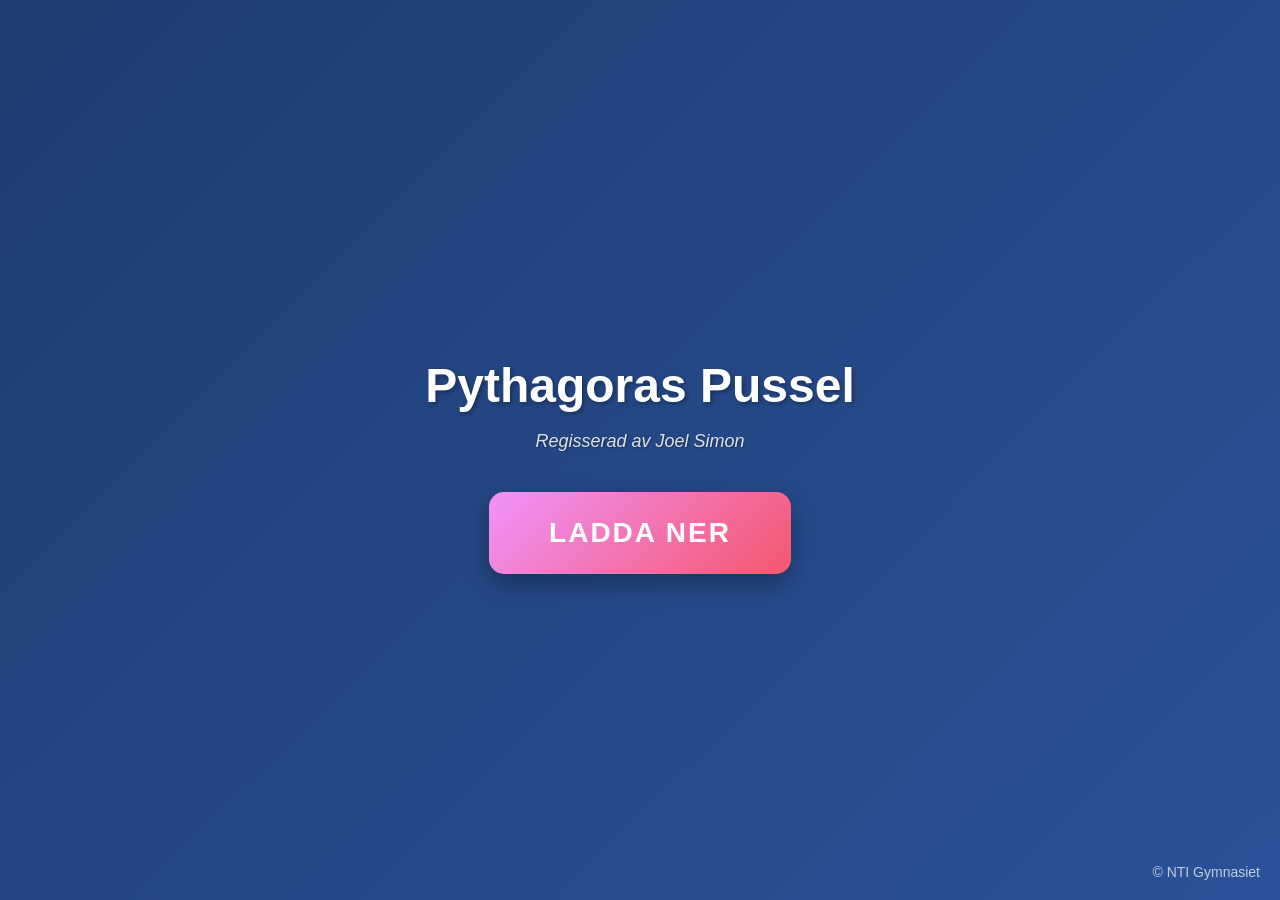
==== index.html @ 5e94cdfb "Add files via upload" ====
<!DOCTYPE html>
<html lang="sv">
<head>
    <meta charset="UTF-8">
    <meta name="viewport" content="width=device-width, initial-scale=1.0">
    <title>Pythagoras Pussel - Ladda ner</title>
    <link rel="stylesheet" href="style.css">
</head>
<body>
    <div class="download-container">
        <h1 class="title">Pythagoras Pussel</h1>
        <p class="subtitle">Regisserad av Joel Simon</p>
        <a href="https://wetransfer.com/downloads/ce1dceb90e0c8bd0af0d1e8c8701e36620260202122353/9ce499?t_exp=1770294233&t_lsid=faa73203-b975-4eb7-b40c-2972af6306c9&t_network=link&t_s=download_link&t_ts=1770035033" class="download-btn" download>Ladda ner</a>
    </div>
    
    <div class="trademark">
        © NTI Gymnasiet
    </div>
</body>
</html>
---- style.css ----
body {
    display: flex;
    justify-content: center;
    align-items: center;
    min-height: 100vh;
    margin: 0;
    background: linear-gradient(135deg, #1e3c72 0%, #2a5298 100%);
    font-family: 'Segoe UI', Tahoma, Geneva, Verdana, sans-serif;
    position: relative;
}

.trademark {
    position: absolute;
    bottom: 20px;
    right: 20px;
    color: rgba(255, 255, 255, 0.7);
    font-size: 14px;
    font-weight: 500;
}

.download-container {
    text-align: center;
}

.title {
    color: white;
    font-size: 48px;
    font-weight: bold;
    margin-bottom: 10px;
    text-shadow: 2px 2px 4px rgba(0, 0, 0, 0.3);
}

.subtitle {
    color: #e0e0e0;
    font-size: 18px;
    font-style: italic;
    margin-bottom: 40px;
    text-shadow: 1px 1px 2px rgba(0, 0, 0, 0.3);
}

.download-btn {
    display: inline-block;
    padding: 25px 60px;
    font-size: 28px;
    font-weight: bold;
    text-decoration: none;
    color: white;
    background: linear-gradient(135deg, #f093fb 0%, #f5576c 100%);
    border-radius: 15px;
    box-shadow: 0 10px 25px rgba(0, 0, 0, 0.3);
    transition: all 0.3s ease;
    text-transform: uppercase;
    letter-spacing: 2px;
}

.download-btn:hover {
    transform: translateY(-5px);
    box-shadow: 0 15px 30px rgba(0, 0, 0, 0.4);
    background: linear-gradient(135deg, #f5576c 0%, #f093fb 100%);
}

.download-btn:active {
    transform: translateY(-2px);
    box-shadow: 0 8px 15px rgba(0, 0, 0, 0.3);
}
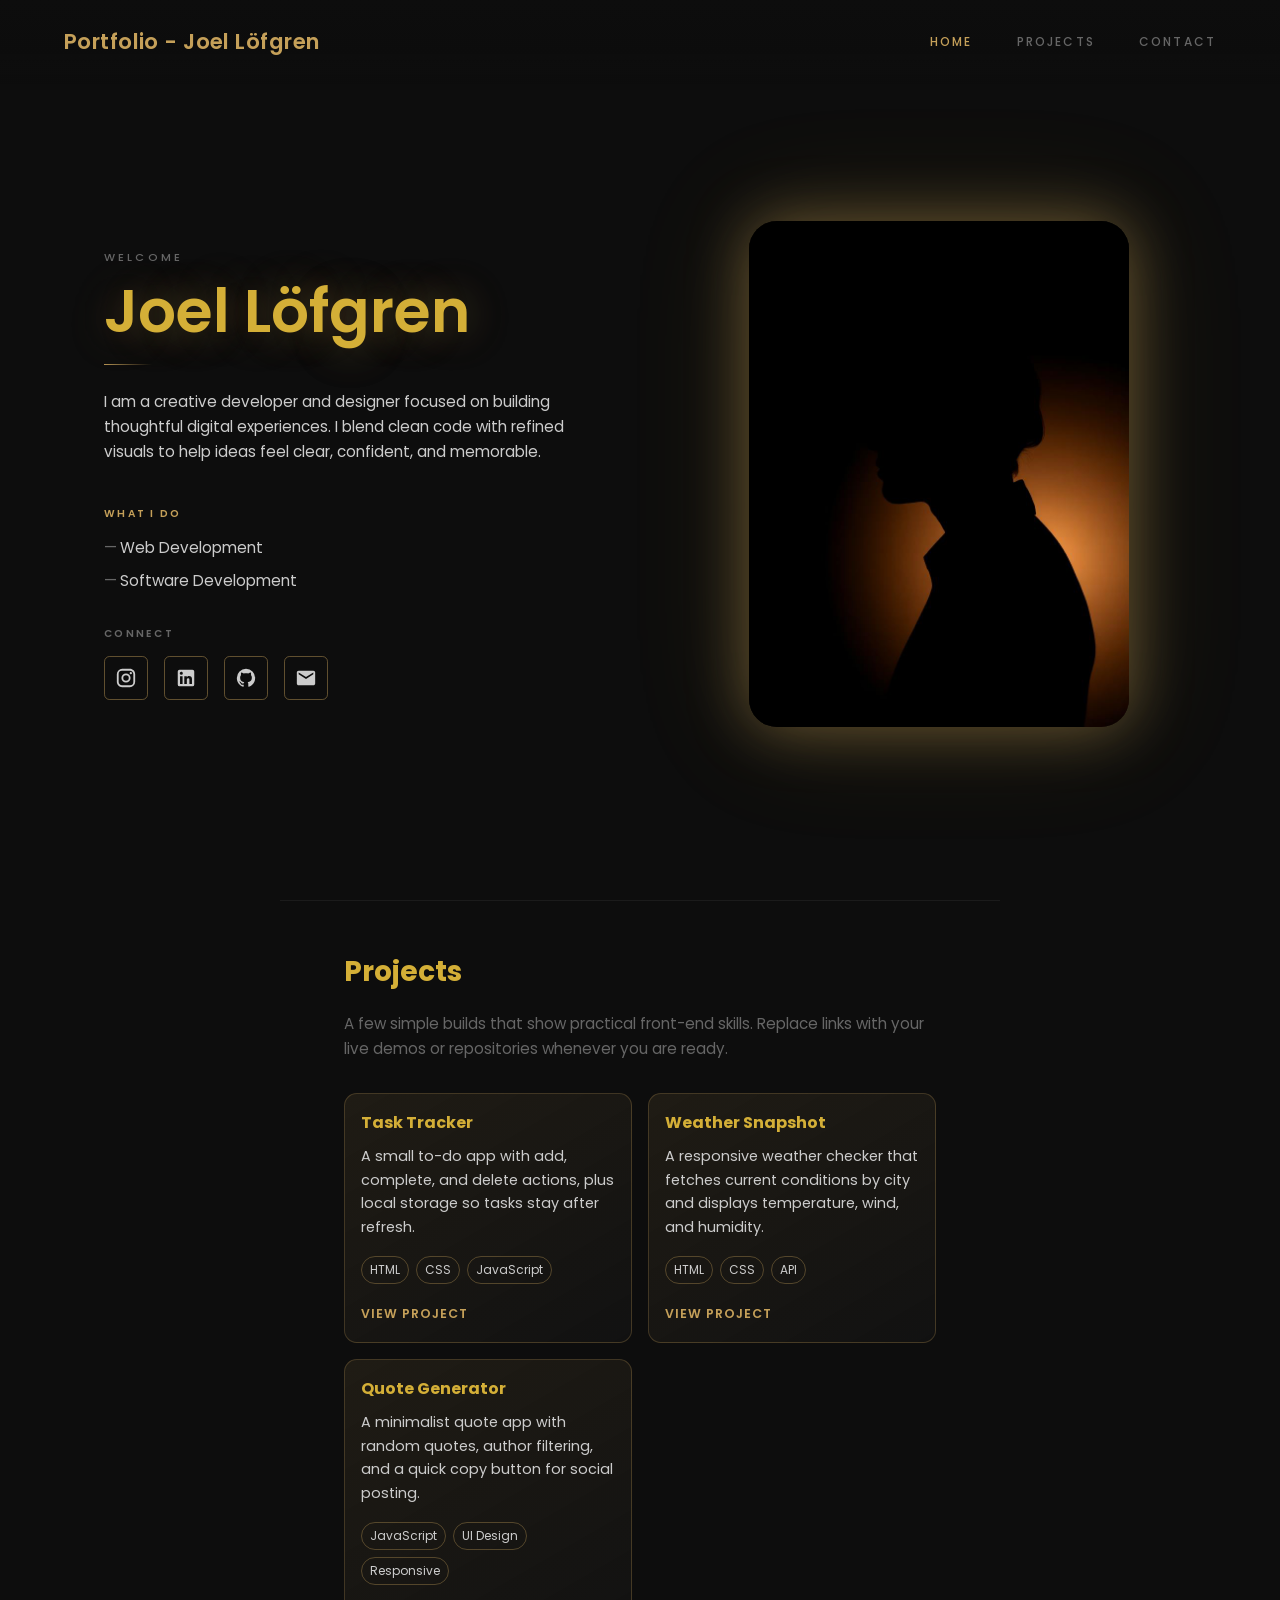
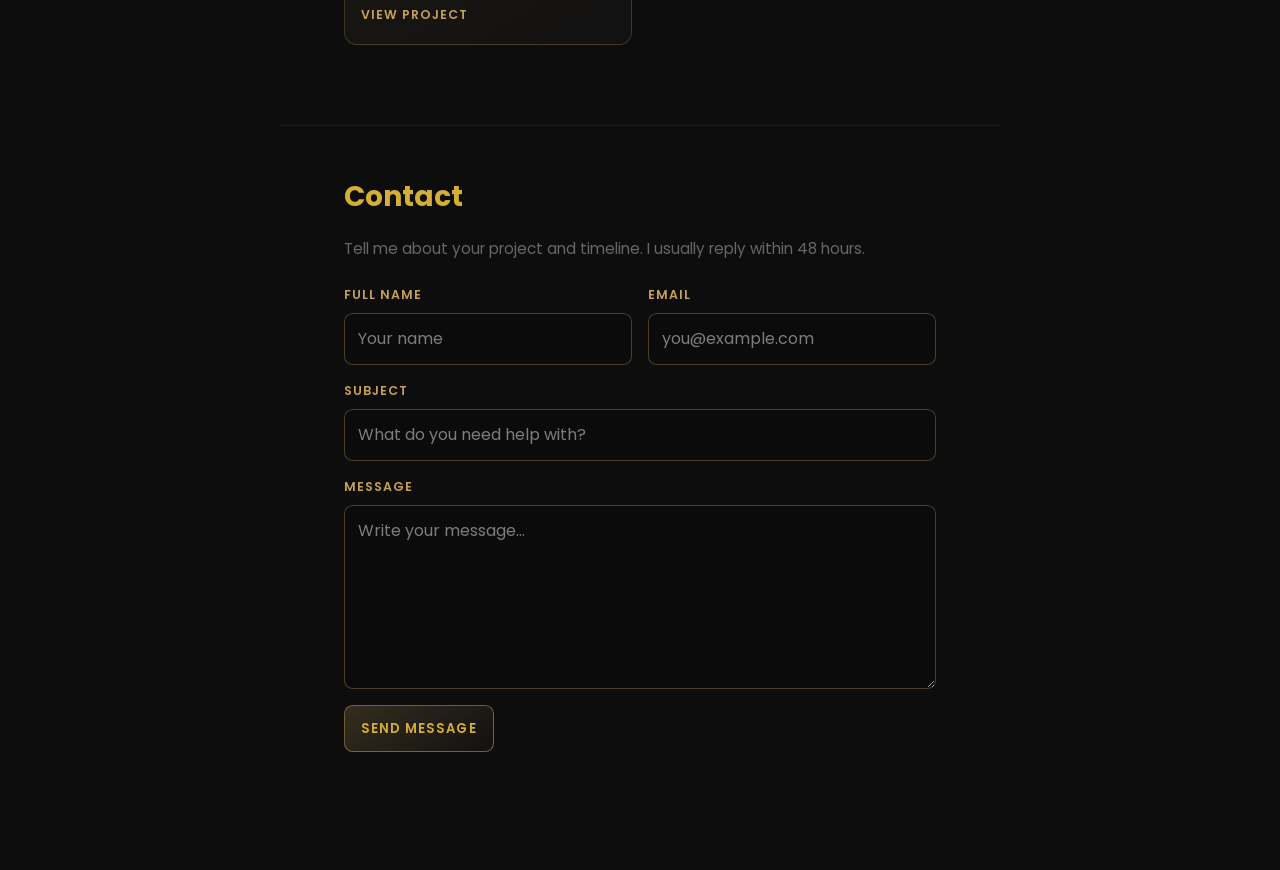
==== commit 58baeb11: "All Essential Files" ====
--- a/index.html
+++ b/index.html
@@ -1,20 +1,146 @@
 <!DOCTYPE html>
-<html lang="sv">
-<head>
-    <meta charset="UTF-8">
-    <meta name="viewport" content="width=device-width, initial-scale=1.0">
-    <title>Pythagoras Pussel - Ladda ner</title>
-    <link rel="stylesheet" href="style.css">
-</head>
-<body>
-    <div class="download-container">
-        <h1 class="title">Pythagoras Pussel</h1>
-        <p class="subtitle">Regisserad av Joel Simon</p>
-        <a href="https://wetransfer.com/downloads/ce1dceb90e0c8bd0af0d1e8c8701e36620260202122353/9ce499?t_exp=1770294233&t_lsid=faa73203-b975-4eb7-b40c-2972af6306c9&t_network=link&t_s=download_link&t_ts=1770035033" class="download-btn" download>Ladda ner</a>
-    </div>
-    
-    <div class="trademark">
-        © NTI Gymnasiet
-    </div>
-</body>
-</html>+<html lang="en">
+  <head>
+    <meta charset="UTF-8" />
+    <meta name="viewport" content="width=device-width, initial-scale=1.0" />
+    <title>Portfolio - Joel Löfgren</title>
+    <link rel="preconnect" href="https://fonts.googleapis.com" />
+    <link rel="preconnect" href="https://fonts.gstatic.com" crossorigin />
+    <link href="https://fonts.googleapis.com/css2?family=Poppins:wght@400;500;600;700&display=swap" rel="stylesheet" />
+    <link rel="stylesheet" href="styles.css" />
+  </head>
+  <body>
+    <header class="site-header">
+      <a href="#home" class="logo">Portfolio - Joel Löfgren</a>
+      <nav class="nav" aria-label="Main">
+        <a href="#home" class="nav__link nav__link--active" data-section="home">Home</a>
+        <a href="#projects" class="nav__link" data-section="projects">Projects</a>
+        <a href="#contact" class="nav__link" data-section="contact">Contact</a>
+      </nav>
+    </header>
+
+    <main>
+      <section id="home" class="hero">
+        <div class="hero__content">
+          <p class="eyebrow">Welcome</p>
+          <h1 class="hero__name">Joel Löfgren</h1>
+          <span class="hero__divider" aria-hidden="true"></span>
+          <p class="hero__bio">
+            I am a creative developer and designer focused on building thoughtful digital experiences.
+            I blend clean code with refined visuals to help ideas feel clear, confident, and memorable.
+          </p>
+
+          <h2 class="section-label section-label--gold">What I do</h2>
+          <ul class="services">
+            <li>Web Development</li>
+            <li>Software Development</li>
+          </ul>
+
+          <h2 class="section-label section-label--muted">Connect</h2>
+          <div class="socials">
+            <a href="https://instagram.com/joellofgren08" class="social" aria-label="Instagram" target="_blank" rel="noopener noreferrer">
+              <svg viewBox="0 0 24 24" width="22" height="22" aria-hidden="true"><path fill="currentColor" d="M7.8 2h8.4C19.4 2 22 4.6 22 7.8v8.4a5.8 5.8 0 0 1-5.8 5.8H7.8C4.6 22 2 19.4 2 16.2V7.8A5.8 5.8 0 0 1 7.8 2m-.2 2A3.6 3.6 0 0 0 4 7.6v8.8C4 18.39 5.61 20 7.6 20h8.8a3.6 3.6 0 0 0 3.6-3.6V7.6C20 5.61 18.39 4 16.4 4H7.6m9.65 1.5a1.25 1.25 0 0 1 1.25 1.25A1.25 1.25 0 0 1 17.25 8 1.25 1.25 0 0 1 16 6.75a1.25 1.25 0 0 1 1.25-1.25M12 7a5 5 0 0 1 5 5 5 5 0 0 1-5 5 5 5 0 0 1-5-5 5 5 0 0 1 5-5m0 2a3 3 0 0 0-3 3 3 3 0 0 0 3 3 3 3 0 0 0 3-3 3 3 0 0 0-3-3z"/></svg>
+            </a>
+            <a href="https://www.linkedin.com/in/joel-löfgren-ab2899235/" class="social" aria-label="LinkedIn" target="_blank" rel="noopener noreferrer">
+              <svg viewBox="0 0 24 24" width="22" height="22" aria-hidden="true"><path fill="currentColor" d="M19 3a2 2 0 0 1 2 2v14a2 2 0 0 1-2 2H5a2 2 0 0 1-2-2V5a2 2 0 0 1 2-2h14m-.5 15.5v-5.3a3.26 3.26 0 0 0-3.26-3.26c-.85 0-1.84.52-2.32 1.3v-1.11h-2.79v8.37h2.79v-4.93c0-.77.62-1.4 1.39-1.4a1.4 1.4 0 0 1 1.4 1.4v4.93h2.79M6.88 8.56a1.68 1.68 0 0 0 1.68-1.68c0-.93-.75-1.69-1.68-1.69a1.69 1.69 0 0 0-1.69 1.69c0 .93.76 1.68 1.69 1.68m1.39 9.94v-8.37H5.5v8.37h2.77z"/></svg>
+            </a>
+            <a href="https://github.com/JoelLofgrenn" class="social" aria-label="GitHub" target="_blank" rel="noopener noreferrer">
+              <svg viewBox="0 0 24 24" width="22" height="22" aria-hidden="true"><path fill="currentColor" d="M12 2A10 10 0 0 0 2 12c0 4.42 2.87 8.17 6.84 9.5.5.08.66-.23.66-.5v-1.69c-2.77.6-3.36-1.34-3.36-1.34-.46-1.16-1.11-1.47-1.11-1.47-.91-.62.07-.6.07-.6 1 .07 1.53 1.03 1.53 1.03.87 1.52 2.34 1.07 2.91.83.09-.65.35-1.09.63-1.34-2.22-.25-4.55-1.11-4.55-4.92 0-1.11.38-2 1.03-2.71-.1-.25-.45-1.29.1-2.64 0 0 .84-.27 2.75 1.02.79-.22 1.65-.33 2.5-.33.85 0 1.71.11 2.5.33 1.91-1.29 2.75-1.02 2.75-1.02.55 1.35.2 2.39.1 2.64.65.71 1.03 1.6 1.03 2.71 0 3.82-2.34 4.66-4.57 4.91.36.31.69.92.69 1.85V21c0 .27.16.59.67.5C19.14 20.16 22 16.42 22 12A10 10 0 0 0 12 2z"/></svg>
+            </a>
+            <a href="mailto:joel.daizy.lofgren@gmail.com" class="social" aria-label="Email">
+              <svg viewBox="0 0 24 24" width="22" height="22" aria-hidden="true"><path fill="currentColor" d="M20 4H4c-1.1 0-2 .9-2 2v12c0 1.1.9 2 2 2h16c1.1 0 2-.9 2-2V6c0-1.1-.9-2-2-2zm0 4-8 5L4 8V6l8 5 8-5v2z"/></svg>
+            </a>
+          </div>
+        </div>
+
+        <div class="hero__visual">
+          <div class="hero__frame">
+            <img src="profile.jpg" alt="Portrait" width="480" height="640" />
+          </div>
+        </div>
+      </section>
+
+      <section id="projects" class="panel">
+        <h2 class="panel__title">Projects</h2>
+        <p class="panel__text">
+          A few simple builds that show practical front-end skills. Replace links with your live demos or repositories whenever you are ready.
+        </p>
+        <div class="projects-grid">
+          <article class="project-card">
+            <h3 class="project-card__title">Task Tracker</h3>
+            <p class="project-card__text">
+              A small to-do app with add, complete, and delete actions, plus local storage so tasks stay after refresh.
+            </p>
+            <ul class="project-card__stack" aria-label="Task Tracker tech stack">
+              <li>HTML</li>
+              <li>CSS</li>
+              <li>JavaScript</li>
+            </ul>
+            <a href="task-tracker.html" class="project-card__link">View project</a>
+          </article>
+
+          <article class="project-card">
+            <h3 class="project-card__title">Weather Snapshot</h3>
+            <p class="project-card__text">
+              A responsive weather checker that fetches current conditions by city and displays temperature, wind, and humidity.
+            </p>
+            <ul class="project-card__stack" aria-label="Weather Snapshot tech stack">
+              <li>HTML</li>
+              <li>CSS</li>
+              <li>API</li>
+            </ul>
+            <a href="weather-snapshot.html" class="project-card__link">View project</a>
+          </article>
+
+          <article class="project-card">
+            <h3 class="project-card__title">Quote Generator</h3>
+            <p class="project-card__text">
+              A minimalist quote app with random quotes, author filtering, and a quick copy button for social posting.
+            </p>
+            <ul class="project-card__stack" aria-label="Quote Generator tech stack">
+              <li>JavaScript</li>
+              <li>UI Design</li>
+              <li>Responsive</li>
+            </ul>
+            <a href="quote-generator.html" class="project-card__link">View project</a>
+          </article>
+        </div>
+      </section>
+
+      <section id="contact" class="panel">
+        <h2 class="panel__title">Contact</h2>
+        <p class="panel__text">
+          Tell me about your project and timeline. I usually reply within 48 hours.
+        </p>
+        <form id="contactForm" class="contact-form" novalidate>
+          <div class="contact-form__grid">
+            <div class="contact-field">
+              <label for="name">Full Name</label>
+              <input type="text" id="name" name="name" placeholder="Your name" required />
+            </div>
+
+            <div class="contact-field">
+              <label for="email">Email</label>
+              <input type="email" id="email" name="email" placeholder="you@example.com" required />
+            </div>
+          </div>
+
+          <div class="contact-field">
+            <label for="subject">Subject</label>
+            <input type="text" id="subject" name="subject" placeholder="What do you need help with?" required />
+          </div>
+
+          <div class="contact-field">
+            <label for="message">Message</label>
+            <textarea id="message" name="message" rows="6" placeholder="Write your message..." required></textarea>
+          </div>
+
+          <button type="submit" class="contact-form__submit">Send Message</button>
+          <p id="contactStatus" class="contact-form__status" aria-live="polite"></p>
+        </form>
+      </section>
+    </main>
+
+    <script src="script.js"></script>
+  </body>
+</html>
--- a/styles.css
+++ b/styles.css
@@ -0,0 +1,440 @@
+/* Portfolio — dark theme, gold accents (HTML/CSS only) */
+
+:root {
+  --bg: #0d0d0d;
+  --bg-elevated: #121212;
+  --gold: #c5a059;
+  --gold-soft: #d4af37;
+  --text: #cccccc;
+  --text-muted: #666666;
+  --font-serif: "Poppins", system-ui, -apple-system, sans-serif;
+  --font-sans: "Poppins", system-ui, -apple-system, sans-serif;
+  --header-h: 5rem;
+  --glow-text: 0 0 40px rgba(197, 160, 89, 0.35), 0 0 80px rgba(197, 160, 89, 0.12);
+  --glow-frame: 0 0 60px rgba(197, 160, 89, 0.45), 0 0 120px rgba(212, 175, 55, 0.15);
+}
+
+*,
+*::before,
+*::after {
+  box-sizing: border-box;
+}
+
+html {
+  scroll-behavior: smooth;
+}
+
+body {
+  margin: 0;
+  min-height: 100vh;
+  background: var(--bg);
+  color: var(--text);
+  font-family: var(--font-sans);
+  font-size: 1rem;
+  line-height: 1.65;
+  -webkit-font-smoothing: antialiased;
+}
+
+a {
+  color: inherit;
+  text-decoration: none;
+}
+
+img {
+  max-width: 100%;
+  height: auto;
+  display: block;
+}
+
+/* —— Header —— */
+.site-header {
+  position: fixed;
+  top: 0;
+  left: 0;
+  right: 0;
+  z-index: 100;
+  display: flex;
+  align-items: center;
+  justify-content: space-between;
+  padding: 1.5rem clamp(1.5rem, 5vw, 4rem);
+  background: linear-gradient(to bottom, var(--bg) 0%, rgba(13, 13, 13, 0.92) 70%, transparent 100%);
+}
+
+.logo {
+  font-family: var(--font-serif);
+  font-size: 1.35rem;
+  font-weight: 600;
+  letter-spacing: 0.02em;
+  color: var(--gold);
+}
+
+.nav {
+  display: flex;
+  gap: clamp(1.5rem, 4vw, 2.75rem);
+}
+
+.nav__link {
+  font-size: 0.75rem;
+  font-weight: 500;
+  letter-spacing: 0.18em;
+  text-transform: uppercase;
+  color: var(--text-muted);
+  transition: color 0.2s ease;
+}
+
+.nav__link:hover,
+.nav__link:focus-visible {
+  color: var(--gold-soft);
+}
+
+.nav__link--active {
+  color: var(--gold);
+}
+
+/* —— Hero two columns —— */
+main {
+  padding-top: var(--header-h);
+}
+
+.hero {
+  display: grid;
+  grid-template-columns: minmax(0, 1.05fr) minmax(0, 0.95fr);
+  gap: clamp(2rem, 6vw, 4.5rem);
+  align-items: center;
+  min-height: calc(100vh - var(--header-h));
+  padding: clamp(2rem, 5vw, 4rem) clamp(1.5rem, 5vw, 4rem) clamp(4rem, 8vw, 6rem);
+  max-width: 1200px;
+  margin: 0 auto;
+}
+
+.hero__content {
+  max-width: 34rem;
+}
+
+.eyebrow {
+  margin: 0 0 0.75rem;
+  font-size: 0.7rem;
+  font-weight: 500;
+  letter-spacing: 0.28em;
+  text-transform: uppercase;
+  color: var(--text-muted);
+}
+
+.hero__name {
+  margin: 0;
+  font-family: var(--font-serif);
+  font-size: clamp(2.5rem, 6vw, 3.75rem);
+  font-weight: 600;
+  line-height: 1.1;
+  color: var(--gold-soft);
+  text-shadow: var(--glow-text);
+}
+
+.hero__divider {
+  display: block;
+  width: 3rem;
+  height: 1px;
+  margin: 1.25rem 0 1.5rem;
+  background: linear-gradient(90deg, var(--gold), transparent);
+  opacity: 0.9;
+}
+
+.hero__bio {
+  margin: 0 0 2.5rem;
+  font-size: 0.95rem;
+  color: var(--text);
+  max-width: 32rem;
+}
+
+.section-label {
+  margin: 0 0 0.85rem;
+  font-size: 0.65rem;
+  font-weight: 600;
+  letter-spacing: 0.22em;
+  text-transform: uppercase;
+  font-family: var(--font-sans);
+}
+
+.section-label--gold {
+  color: var(--gold);
+}
+
+.section-label--muted {
+  margin-top: 2rem;
+  color: var(--text-muted);
+}
+
+.services {
+  margin: 0;
+  padding: 0;
+  list-style: none;
+  font-size: 0.95rem;
+  color: var(--text);
+}
+
+.services li {
+  position: relative;
+  padding-left: 1rem;
+  margin-bottom: 0.5rem;
+}
+
+.services li::before {
+  content: "—";
+  position: absolute;
+  left: 0;
+  color: var(--text-muted);
+}
+
+/* Social icons */
+.socials {
+  display: flex;
+  gap: 1rem;
+  flex-wrap: wrap;
+}
+
+.social {
+  display: inline-flex;
+  align-items: center;
+  justify-content: center;
+  width: 2.75rem;
+  height: 2.75rem;
+  border: 1px solid rgba(197, 160, 89, 0.45);
+  border-radius: 0.35rem;
+  color: var(--text);
+  transition: border-color 0.2s ease, color 0.2s ease, box-shadow 0.2s ease;
+}
+
+.social:hover,
+.social:focus-visible {
+  color: var(--gold-soft);
+  border-color: var(--gold-soft);
+  box-shadow: 0 0 20px rgba(197, 160, 89, 0.2);
+}
+
+.social:focus-visible {
+  outline: 2px solid var(--gold);
+  outline-offset: 2px;
+}
+
+/* Right column — image */
+.hero__visual {
+  display: flex;
+  justify-content: center;
+  align-items: center;
+}
+
+.hero__frame {
+  position: relative;
+  width: min(100%, 380px);
+  border-radius: 1.75rem;
+  overflow: hidden;
+  box-shadow: var(--glow-frame);
+  background: linear-gradient(145deg, #1a1208 0%, #0d0d0d 50%, #2a1810 100%);
+}
+
+.hero__frame img {
+  width: 100%;
+  aspect-ratio: 3 / 4;
+  object-fit: cover;
+  vertical-align: middle;
+}
+
+/* Secondary sections */
+.panel {
+  max-width: 720px;
+  margin: 0 auto;
+  padding: 3rem clamp(1.5rem, 5vw, 4rem) 5rem;
+  border-top: 1px solid rgba(255, 255, 255, 0.06);
+}
+
+.panel__title {
+  margin: 0 0 1rem;
+  font-family: var(--font-serif);
+  font-size: 1.75rem;
+  color: var(--gold-soft);
+}
+
+.panel__text {
+  margin: 0;
+  color: var(--text-muted);
+  font-size: 0.95rem;
+}
+
+.projects-grid {
+  margin-top: 2rem;
+  display: grid;
+  grid-template-columns: repeat(auto-fit, minmax(220px, 1fr));
+  gap: 1rem;
+}
+
+.project-card {
+  background: linear-gradient(150deg, rgba(197, 160, 89, 0.1), rgba(18, 18, 18, 0.95));
+  border: 1px solid rgba(197, 160, 89, 0.25);
+  border-radius: 0.8rem;
+  padding: 1rem;
+}
+
+.project-card__title {
+  margin: 0 0 0.5rem;
+  font-size: 1rem;
+  color: var(--gold-soft);
+}
+
+.project-card__text {
+  margin: 0 0 1rem;
+  color: var(--text);
+  font-size: 0.9rem;
+}
+
+.project-card__stack {
+  margin: 0 0 1rem;
+  padding: 0;
+  list-style: none;
+  display: flex;
+  flex-wrap: wrap;
+  gap: 0.45rem;
+}
+
+.project-card__stack li {
+  padding: 0.2rem 0.5rem;
+  border-radius: 999px;
+  border: 1px solid rgba(197, 160, 89, 0.35);
+  color: var(--text);
+  font-size: 0.75rem;
+}
+
+.project-card__link {
+  font-size: 0.78rem;
+  font-weight: 600;
+  letter-spacing: 0.08em;
+  text-transform: uppercase;
+  color: var(--gold);
+}
+
+.project-card__link:hover,
+.project-card__link:focus-visible {
+  color: var(--gold-soft);
+}
+
+/* Contact form */
+.contact-form {
+  margin-top: 1.5rem;
+  display: grid;
+  gap: 1rem;
+}
+
+.contact-form__grid {
+  display: grid;
+  grid-template-columns: repeat(2, minmax(0, 1fr));
+  gap: 1rem;
+}
+
+.contact-field {
+  display: grid;
+  gap: 0.45rem;
+}
+
+.contact-field label {
+  color: var(--gold);
+  font-size: 0.78rem;
+  letter-spacing: 0.08em;
+  text-transform: uppercase;
+  font-weight: 600;
+}
+
+.contact-field input,
+.contact-field textarea {
+  width: 100%;
+  padding: 0.75rem 0.8rem;
+  border-radius: 0.55rem;
+  border: 1px solid rgba(197, 160, 89, 0.35);
+  background: rgba(12, 12, 12, 0.9);
+  color: var(--text);
+  font: inherit;
+  transition: border-color 0.2s ease, box-shadow 0.2s ease;
+}
+
+.contact-field textarea {
+  resize: vertical;
+  min-height: 130px;
+}
+
+.contact-field input::placeholder,
+.contact-field textarea::placeholder {
+  color: #7d7d7d;
+}
+
+.contact-field input:focus-visible,
+.contact-field textarea:focus-visible {
+  border-color: var(--gold-soft);
+  box-shadow: 0 0 0 3px rgba(212, 175, 55, 0.15);
+  outline: none;
+}
+
+.contact-form__submit {
+  justify-self: start;
+  border: 1px solid rgba(197, 160, 89, 0.5);
+  background: linear-gradient(145deg, rgba(197, 160, 89, 0.22), rgba(18, 18, 18, 0.95));
+  color: var(--gold-soft);
+  border-radius: 0.55rem;
+  padding: 0.7rem 1rem;
+  font: inherit;
+  font-size: 0.82rem;
+  font-weight: 600;
+  letter-spacing: 0.08em;
+  text-transform: uppercase;
+  cursor: pointer;
+  transition: border-color 0.2s ease, color 0.2s ease, box-shadow 0.2s ease;
+}
+
+.contact-form__submit:hover,
+.contact-form__submit:focus-visible {
+  border-color: var(--gold-soft);
+  box-shadow: 0 0 22px rgba(197, 160, 89, 0.22);
+}
+
+.contact-form__status {
+  margin: 0.2rem 0 0;
+  min-height: 1.2rem;
+  color: var(--text-muted);
+  font-size: 0.9rem;
+}
+
+.contact-form__status--error {
+  color: #ff8a8a;
+}
+
+.contact-form__status--success {
+  color: #9ce29c;
+}
+
+/* —— Responsive —— */
+@media (max-width: 900px) {
+  .hero {
+    grid-template-columns: 1fr;
+    min-height: auto;
+  }
+
+  .hero__visual {
+    order: -1;
+  }
+
+  .hero__frame {
+    width: min(280px, 70vw);
+  }
+
+  .contact-form__grid {
+    grid-template-columns: 1fr;
+  }
+}
+
+@media (max-width: 480px) {
+  .nav {
+    gap: 1rem;
+  }
+
+  .nav__link {
+    font-size: 0.65rem;
+    letter-spacing: 0.12em;
+  }
+}
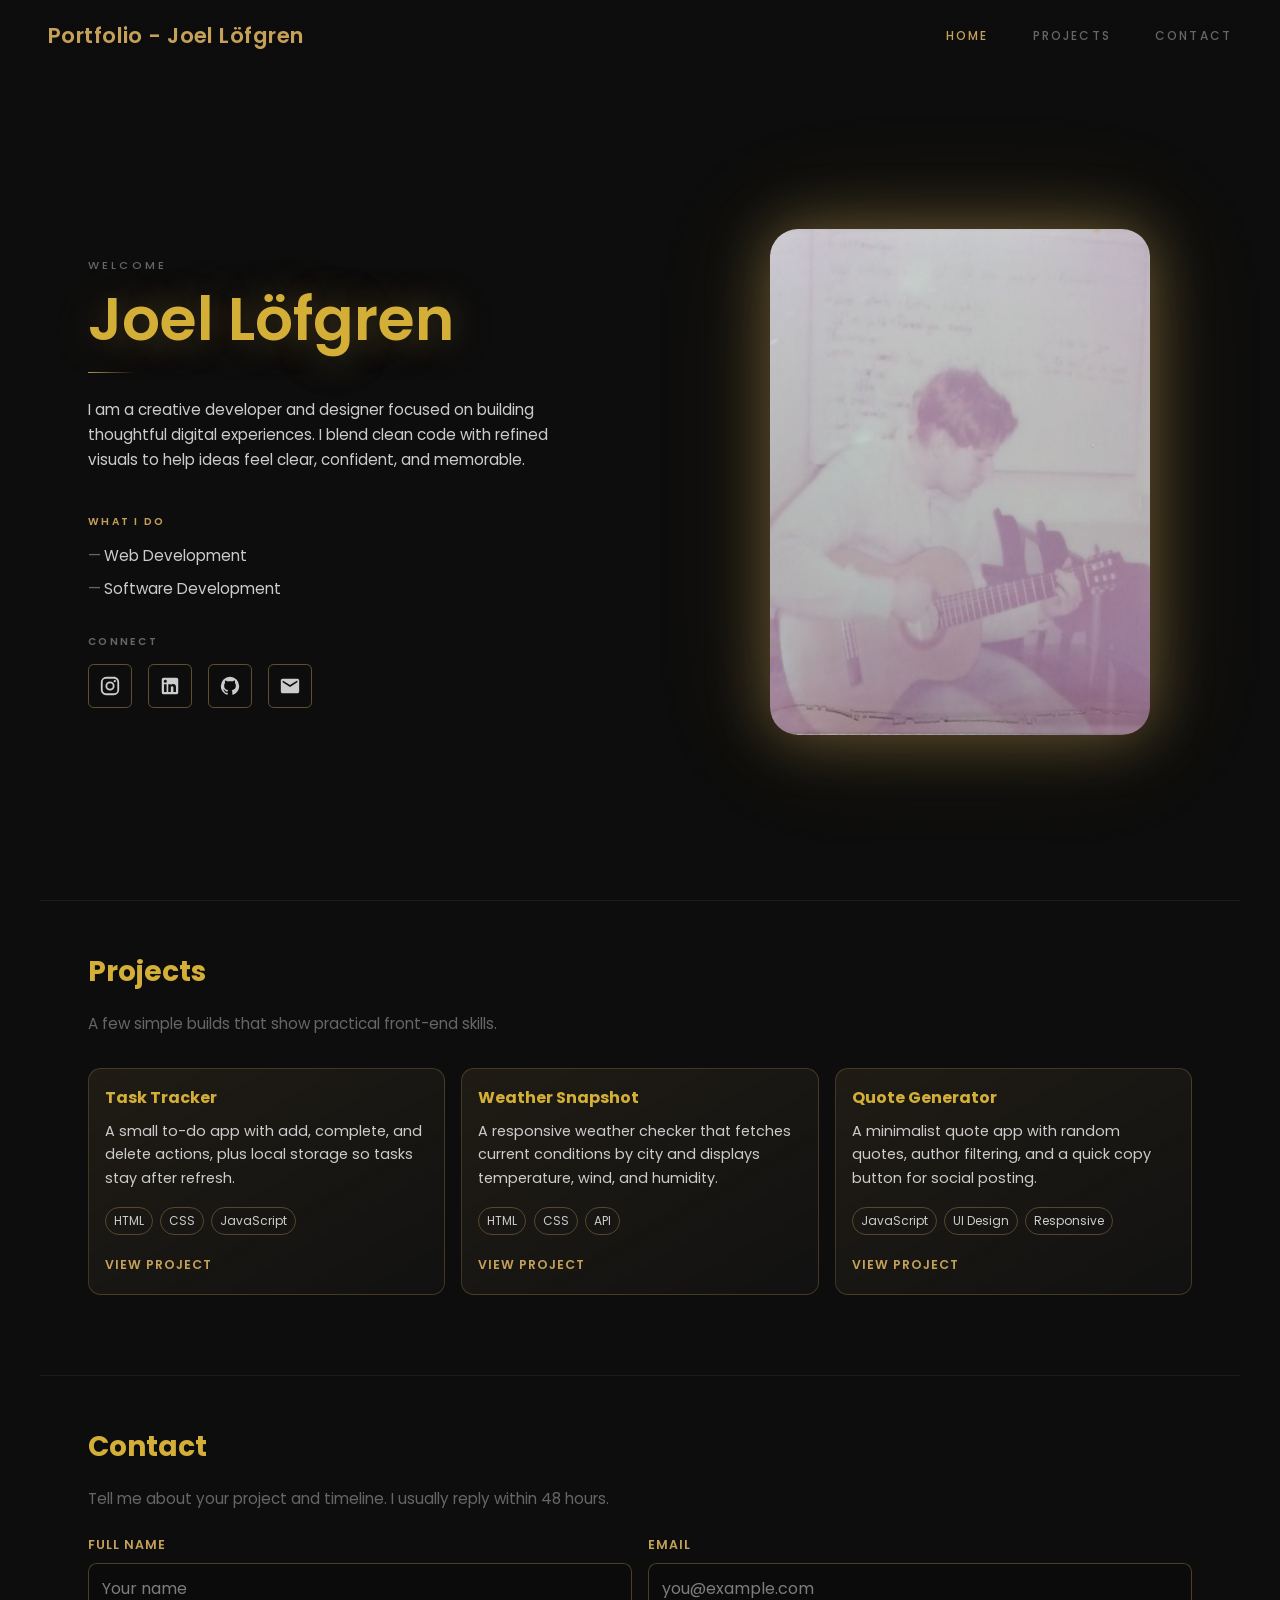
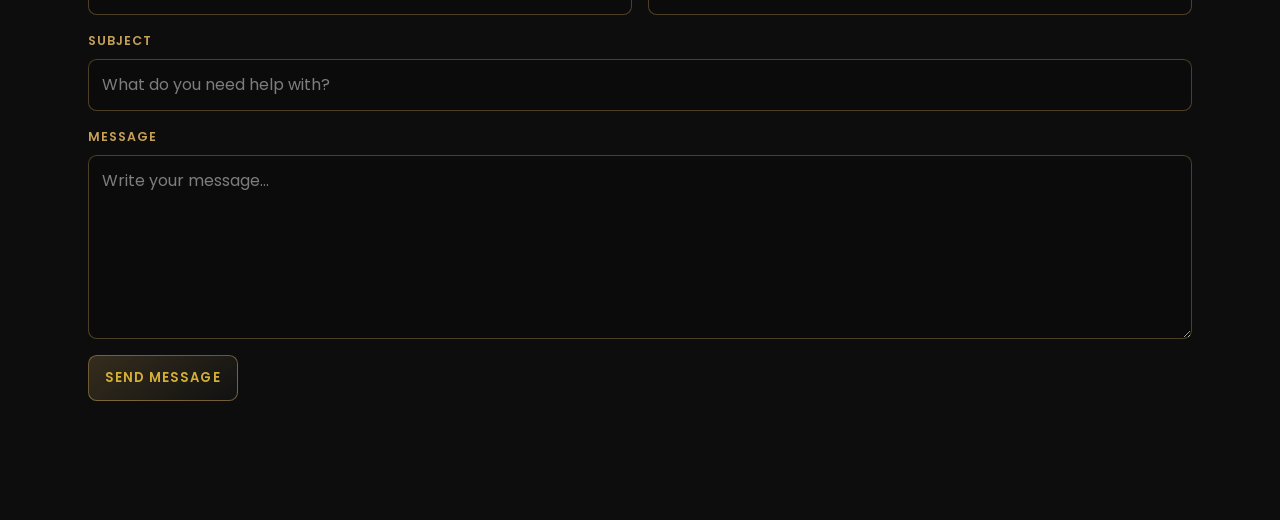
==== commit 5277ddfa: "updated pic" ====
--- a/index.html
+++ b/index.html
@@ -55,7 +55,7 @@
 
         <div class="hero__visual">
           <div class="hero__frame">
-            <img src="profile.jpg" alt="Portrait" width="480" height="640" />
+            <img src="image2.jpg" alt="Portrait" width="480" height="640" />
           </div>
         </div>
       </section>
@@ -63,7 +63,7 @@
       <section id="projects" class="panel">
         <h2 class="panel__title">Projects</h2>
         <p class="panel__text">
-          A few simple builds that show practical front-end skills. Replace links with your live demos or repositories whenever you are ready.
+          A few simple builds that show practical front-end skills.
         </p>
         <div class="projects-grid">
           <article class="project-card">
--- a/styles.css
+++ b/styles.css
@@ -10,6 +10,7 @@
   --font-serif: "Poppins", system-ui, -apple-system, sans-serif;
   --font-sans: "Poppins", system-ui, -apple-system, sans-serif;
   --header-h: 5rem;
+  --container-max: 1200px;
   --glow-text: 0 0 40px rgba(197, 160, 89, 0.35), 0 0 80px rgba(197, 160, 89, 0.12);
   --glow-frame: 0 0 60px rgba(197, 160, 89, 0.45), 0 0 120px rgba(212, 175, 55, 0.15);
 }
@@ -33,6 +34,7 @@
   font-size: 1rem;
   line-height: 1.65;
   -webkit-font-smoothing: antialiased;
+  overflow-x: hidden;
 }
 
 a {
@@ -56,7 +58,7 @@
   display: flex;
   align-items: center;
   justify-content: space-between;
-  padding: 1.5rem clamp(1.5rem, 5vw, 4rem);
+  padding: 1.1rem clamp(1rem, 4vw, 3rem);
   background: linear-gradient(to bottom, var(--bg) 0%, rgba(13, 13, 13, 0.92) 70%, transparent 100%);
 }
 
@@ -98,12 +100,12 @@
 
 .hero {
   display: grid;
-  grid-template-columns: minmax(0, 1.05fr) minmax(0, 0.95fr);
+  grid-template-columns: minmax(0, 1.1fr) minmax(0, 0.9fr);
   gap: clamp(2rem, 6vw, 4.5rem);
   align-items: center;
   min-height: calc(100vh - var(--header-h));
-  padding: clamp(2rem, 5vw, 4rem) clamp(1.5rem, 5vw, 4rem) clamp(4rem, 8vw, 6rem);
-  max-width: 1200px;
+  padding: clamp(2rem, 5vw, 4rem) clamp(1rem, 4vw, 3rem) clamp(3rem, 7vw, 5rem);
+  max-width: var(--container-max);
   margin: 0 auto;
 }
 
@@ -241,10 +243,14 @@
 
 /* Secondary sections */
 .panel {
-  max-width: 720px;
+  max-width: var(--container-max);
   margin: 0 auto;
-  padding: 3rem clamp(1.5rem, 5vw, 4rem) 5rem;
+  padding: 3rem clamp(1rem, 4vw, 3rem) 5rem;
   border-top: 1px solid rgba(255, 255, 255, 0.06);
+}
+
+.panel__text {
+  max-width: 50rem;
 }
 
 .panel__title {
@@ -263,7 +269,7 @@
 .projects-grid {
   margin-top: 2rem;
   display: grid;
-  grid-template-columns: repeat(auto-fit, minmax(220px, 1fr));
+  grid-template-columns: repeat(auto-fit, minmax(240px, 1fr));
   gap: 1rem;
 }
 
@@ -410,9 +416,14 @@
 
 /* —— Responsive —— */
 @media (max-width: 900px) {
+  :root {
+    --header-h: 4.6rem;
+  }
+
   .hero {
     grid-template-columns: 1fr;
     min-height: auto;
+    gap: 1.5rem;
   }
 
   .hero__visual {
@@ -428,13 +439,64 @@
   }
 }
 
+@media (max-width: 640px) {
+  .site-header {
+    padding: 0.9rem 0.9rem;
+  }
+
+  .logo {
+    font-size: 1.05rem;
+  }
+
+  .hero {
+    padding: 1.2rem 0.9rem 2.6rem;
+  }
+
+  .panel {
+    padding: 2.2rem 0.9rem 3.2rem;
+  }
+
+  .hero__name {
+    font-size: clamp(2rem, 10vw, 2.5rem);
+  }
+
+  .hero__bio {
+    font-size: 0.92rem;
+  }
+
+  .project-card {
+    padding: 0.9rem;
+  }
+}
+
 @media (max-width: 480px) {
   .nav {
-    gap: 1rem;
+    gap: 0.75rem;
   }
 
   .nav__link {
-    font-size: 0.65rem;
-    letter-spacing: 0.12em;
-  }
-}
+    font-size: 0.6rem;
+    letter-spacing: 0.1em;
+  }
+
+  .social {
+    width: 2.5rem;
+    height: 2.5rem;
+  }
+
+  .contact-form__submit {
+    width: 100%;
+    justify-self: stretch;
+    text-align: center;
+  }
+}
+
+@media (min-width: 1400px) {
+  :root {
+    --container-max: 1320px;
+  }
+
+  .hero__frame {
+    width: min(100%, 420px);
+  }
+}
